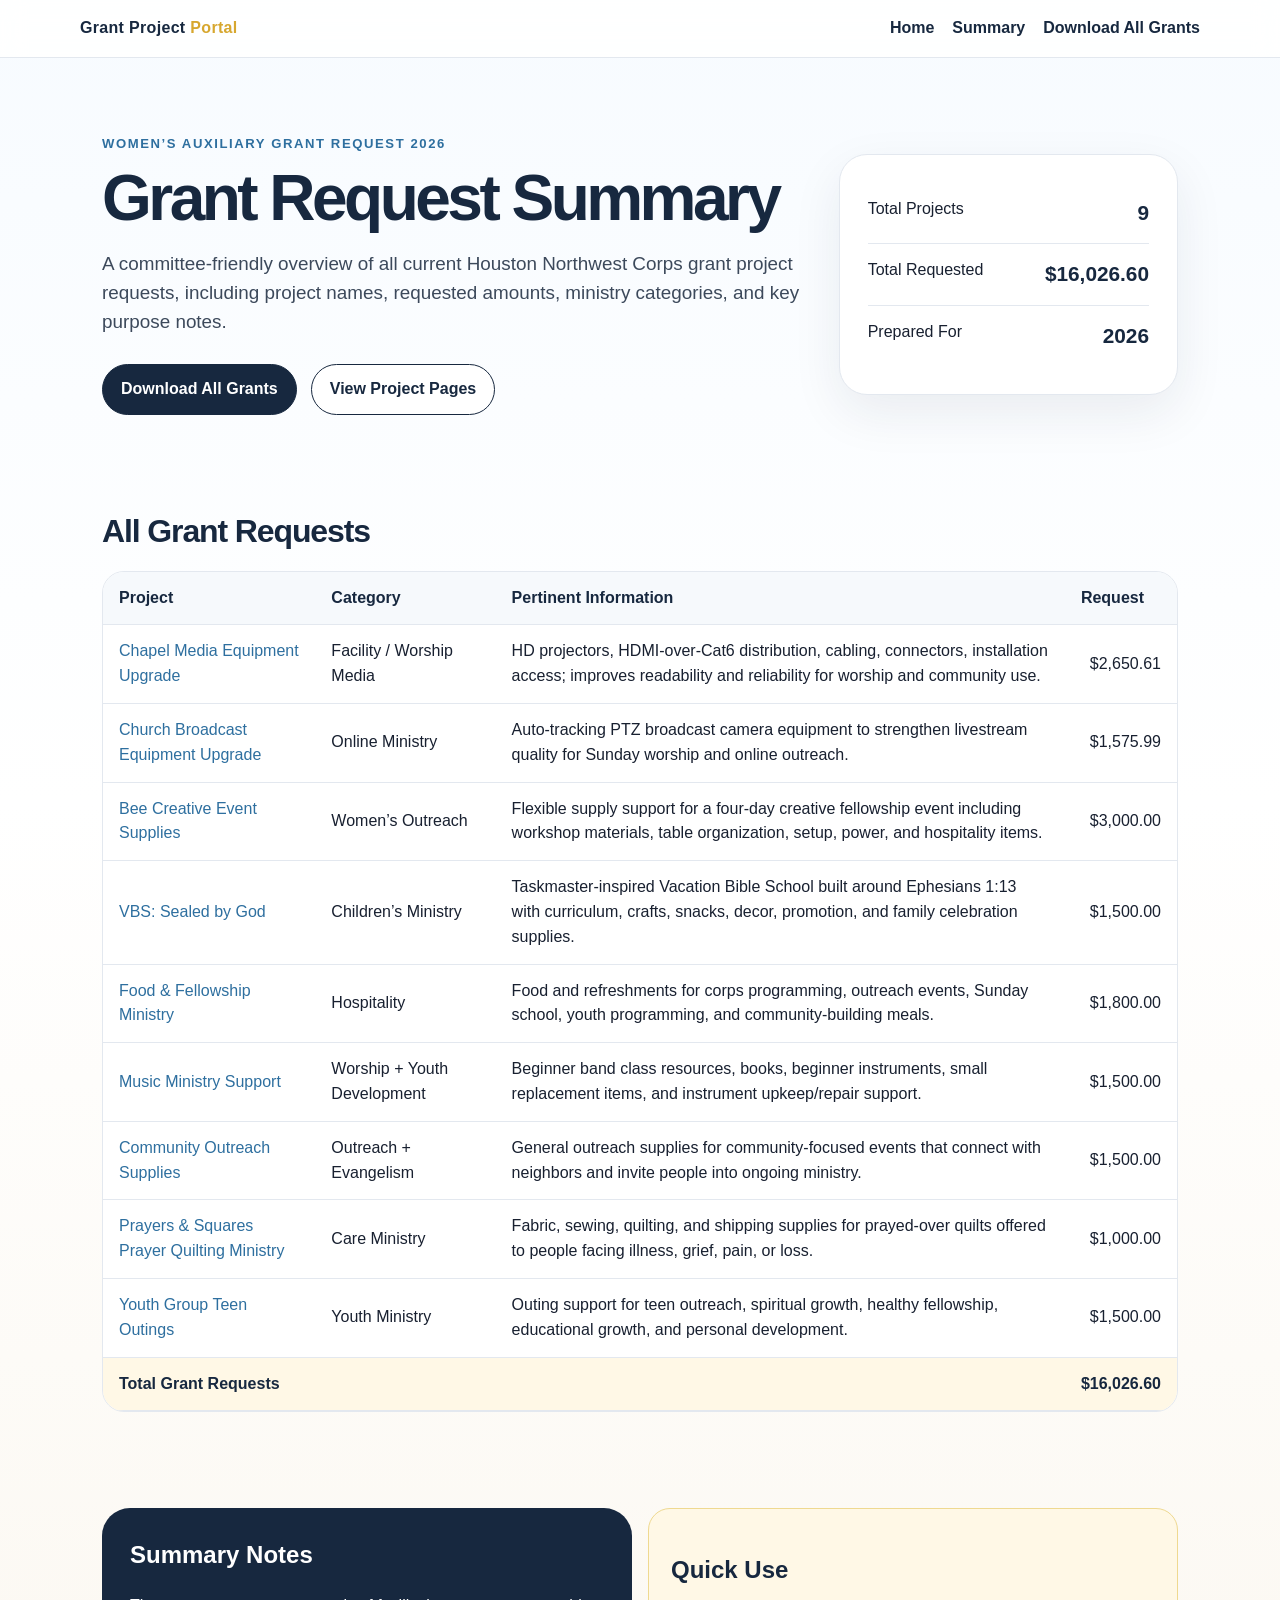
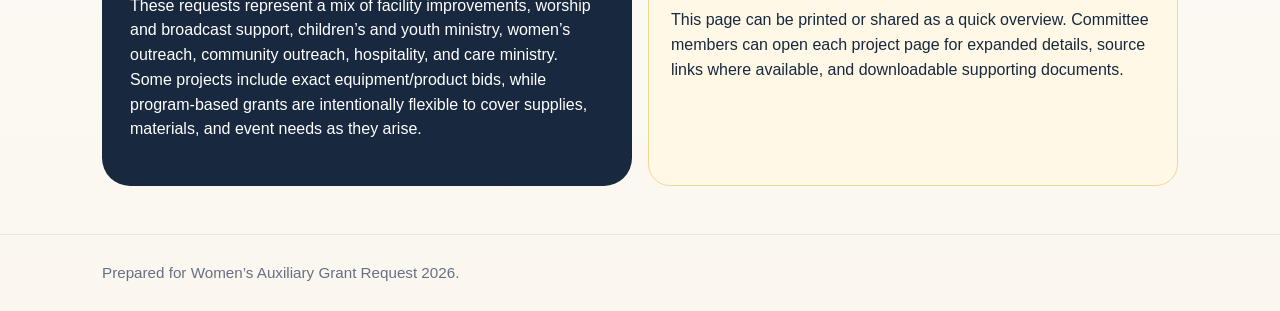
==== summary.html @ ef70be06 "Add files via upload" ====
<!doctype html>
<html lang="en"><head><meta charset="utf-8"><meta name="viewport" content="width=device-width,initial-scale=1">
<title>Grant Summary | Women’s Auxiliary Grant Projects</title><link rel="stylesheet" href="styles.css"></head>
<body><header class="site-header"><div class="container nav"><a class="brand" href="index.html">Grant Project <span>Portal</span></a><nav class="nav-links"><a href="index.html">Home</a><a href="summary.html">Summary</a><a href="docs/All-Grant-Documents.zip">Download All Grants</a></nav></div></header>
<main><section class="hero"><div class="container hero-grid"><div><div class="eyebrow">Women’s Auxiliary Grant Request 2026</div><h1>Grant Request Summary</h1><p class="lead">A committee-friendly overview of all current Houston Northwest Corps grant project requests, including project names, requested amounts, ministry categories, and key purpose notes.</p><div class="btn-row"><a class="btn" href="docs/All-Grant-Documents.zip">Download All Grants</a><a class="btn secondary" href="index.html#projects">View Project Pages</a></div></div><aside class="panel"><div class="stat"><span>Total Projects</span><b>9</b></div><div class="stat"><span>Total Requested</span><b>$16,026.60</b></div><div class="stat"><span>Prepared For</span><b>2026</b></div></aside></div></section>
<section class="section"><div class="container"><h2 class="section-title">All Grant Requests</h2><div class="table-wrap"><table><thead><tr><th>Project</th><th>Category</th><th>Pertinent Information</th><th class="num">Request</th></tr></thead><tbody><tr><td><a href="chapel-media.html">Chapel Media Equipment Upgrade</a></td><td>Facility / Worship Media</td><td>HD projectors, HDMI-over-Cat6 distribution, cabling, connectors, installation access; improves readability and reliability for worship and community use.</td><td class="num">$2,650.61</td></tr>
<tr><td><a href="church-broadcast.html">Church Broadcast Equipment Upgrade</a></td><td>Online Ministry</td><td>Auto-tracking PTZ broadcast camera equipment to strengthen livestream quality for Sunday worship and online outreach.</td><td class="num">$1,575.99</td></tr>
<tr><td><a href="bee-creative.html">Bee Creative Event Supplies</a></td><td>Women’s Outreach</td><td>Flexible supply support for a four-day creative fellowship event including workshop materials, table organization, setup, power, and hospitality items.</td><td class="num">$3,000.00</td></tr>
<tr><td><a href="vbs.html">VBS: Sealed by God</a></td><td>Children’s Ministry</td><td>Taskmaster-inspired Vacation Bible School built around Ephesians 1:13 with curriculum, crafts, snacks, decor, promotion, and family celebration supplies.</td><td class="num">$1,500.00</td></tr>
<tr><td><a href="food-fellowship.html">Food & Fellowship Ministry</a></td><td>Hospitality</td><td>Food and refreshments for corps programming, outreach events, Sunday school, youth programming, and community-building meals.</td><td class="num">$1,800.00</td></tr>
<tr><td><a href="music-ministry.html">Music Ministry Support</a></td><td>Worship + Youth Development</td><td>Beginner band class resources, books, beginner instruments, small replacement items, and instrument upkeep/repair support.</td><td class="num">$1,500.00</td></tr>
<tr><td><a href="outreach.html">Community Outreach Supplies</a></td><td>Outreach + Evangelism</td><td>General outreach supplies for community-focused events that connect with neighbors and invite people into ongoing ministry.</td><td class="num">$1,500.00</td></tr>
<tr><td><a href="prayers-squares.html">Prayers & Squares Prayer Quilting Ministry</a></td><td>Care Ministry</td><td>Fabric, sewing, quilting, and shipping supplies for prayed-over quilts offered to people facing illness, grief, pain, or loss.</td><td class="num">$1,000.00</td></tr>
<tr><td><a href="teen-outings.html">Youth Group Teen Outings</a></td><td>Youth Ministry</td><td>Outing support for teen outreach, spiritual growth, healthy fellowship, educational growth, and personal development.</td><td class="num">$1,500.00</td></tr><tr class="total-row"><td colspan="3">Total Grant Requests</td><td class="num">$16,026.60</td></tr></tbody></table></div></div></section>
<section class="section"><div class="container mini-grid"><div class="notice"><h2>Summary Notes</h2><p>These requests represent a mix of facility improvements, worship and broadcast support, children’s and youth ministry, women’s outreach, community outreach, hospitality, and care ministry. Some projects include exact equipment/product bids, while program-based grants are intentionally flexible to cover supplies, materials, and event needs as they arise.</p></div><div class="quote-card"><h2>Quick Use</h2><p>This page can be printed or shared as a quick overview. Committee members can open each project page for expanded details, source links where available, and downloadable supporting documents.</p></div></div></section></main><footer class="footer"><div class="container">Prepared for Women’s Auxiliary Grant Request 2026.</div></footer></body></html>
---- styles.css ----
:root{
  --navy:#17283f; --blue:#2e6f9f; --sky:#eaf4ff; --gold:#d7a72f; --cream:#fbf7ef; --ink:#182030; --muted:#667085; --line:#e3e8ef;
}
*{box-sizing:border-box} body{margin:0;font-family:Inter,Segoe UI,Roboto,Arial,sans-serif;color:var(--ink);background:linear-gradient(180deg,#f7fbff 0%,#fff 42%,#fbf7ef 100%);line-height:1.55}
a{color:var(--blue);text-decoration:none} a:hover{text-decoration:underline}
.container{max-width:1120px;margin:0 auto;padding:0 22px}
.site-header{background:rgba(255,255,255,.88);backdrop-filter:blur(12px);border-bottom:1px solid var(--line);position:sticky;top:0;z-index:10}
.nav{display:flex;align-items:center;justify-content:space-between;gap:18px;padding:16px 0}.brand{font-weight:800;letter-spacing:.02em;color:var(--navy)}.brand span{color:var(--gold)}.nav-links{display:flex;gap:18px;flex-wrap:wrap}.nav-links a{font-weight:650;color:var(--navy)}
.hero{padding:76px 0 44px}.eyebrow{color:var(--blue);font-weight:800;text-transform:uppercase;letter-spacing:.12em;font-size:.82rem}.hero-grid{display:grid;grid-template-columns:1.35fr .65fr;gap:32px;align-items:center}.hero h1{font-size:clamp(2.25rem,5vw,4.75rem);line-height:.98;margin:.2em 0;color:var(--navy);letter-spacing:-.055em}.lead{font-size:1.18rem;color:#3c495b;max-width:780px}.panel{background:white;border:1px solid var(--line);border-radius:28px;padding:28px;box-shadow:0 18px 50px rgba(23,40,63,.08)}
.stat{display:flex;justify-content:space-between;padding:14px 0;border-bottom:1px solid var(--line);gap:16px}.stat:last-child{border-bottom:0}.stat b{font-size:1.3rem;color:var(--navy)}
.btn-row{display:flex;gap:14px;flex-wrap:wrap;margin-top:28px}.btn{display:inline-flex;align-items:center;justify-content:center;border-radius:999px;padding:12px 18px;font-weight:800;border:1px solid var(--navy);background:var(--navy);color:white}.btn.secondary{background:white;color:var(--navy)}
.section{padding:48px 0}.section-title{font-size:2rem;color:var(--navy);letter-spacing:-.035em;margin:0 0 14px}.cards{display:grid;grid-template-columns:repeat(3,1fr);gap:18px}.card{background:white;border:1px solid var(--line);border-radius:24px;overflow:hidden;box-shadow:0 12px 34px rgba(23,40,63,.06)}.card-img{width:100%;aspect-ratio:16/9;object-fit:cover;background:var(--sky)}.card-body{padding:18px}.tag{display:inline-block;background:#f3e7c4;color:#6e5010;border-radius:999px;padding:4px 10px;font-size:.8rem;font-weight:800}.card h3{margin:10px 0 6px;color:var(--navy)}.price{font-size:1.3rem;font-weight:900;color:var(--navy)}
.notice{background:var(--navy);color:white;border-radius:28px;padding:28px}.notice h2{margin-top:0}.notice a{color:#fff3be;text-decoration:underline}
.table-wrap{overflow-x:auto;background:white;border:1px solid var(--line);border-radius:22px}table{border-collapse:collapse;width:100%;min-width:780px}th,td{padding:14px 16px;border-bottom:1px solid var(--line);text-align:left}th{background:#f6f9fc;color:var(--navy)}td.num{text-align:right;font-variant-numeric:tabular-nums}.total-row td{font-weight:900;background:#fff8e6;color:var(--navy)}
.callout-grid{display:grid;grid-template-columns:repeat(3,1fr);gap:16px}.callout{background:white;border:1px solid var(--line);border-left:5px solid var(--gold);border-radius:18px;padding:18px}.callout h3{margin:0 0 8px;color:var(--navy)}
.footer{border-top:1px solid var(--line);padding:26px 0;color:var(--muted);font-size:.95rem}
@media(max-width:800px){.hero-grid,.cards,.callout-grid{grid-template-columns:1fr}.nav{align-items:flex-start;flex-direction:column}.hero{padding-top:42px}}
.hero-simple{max-width:900px}.hero-simple h1{font-size:clamp(2.4rem,5.8vw,5rem);line-height:.98;margin:.2em 0;color:var(--navy);letter-spacing:-.055em}.soft-list{background:white;border:1px solid var(--line);border-radius:22px;padding:22px}.soft-list li{margin:8px 0}.mini-grid{display:grid;grid-template-columns:repeat(2,1fr);gap:16px}.quote-card{background:#fff8e6;border:1px solid #efd990;border-radius:22px;padding:22px;color:var(--navy)}
@media(max-width:800px){.mini-grid{grid-template-columns:1fr}}
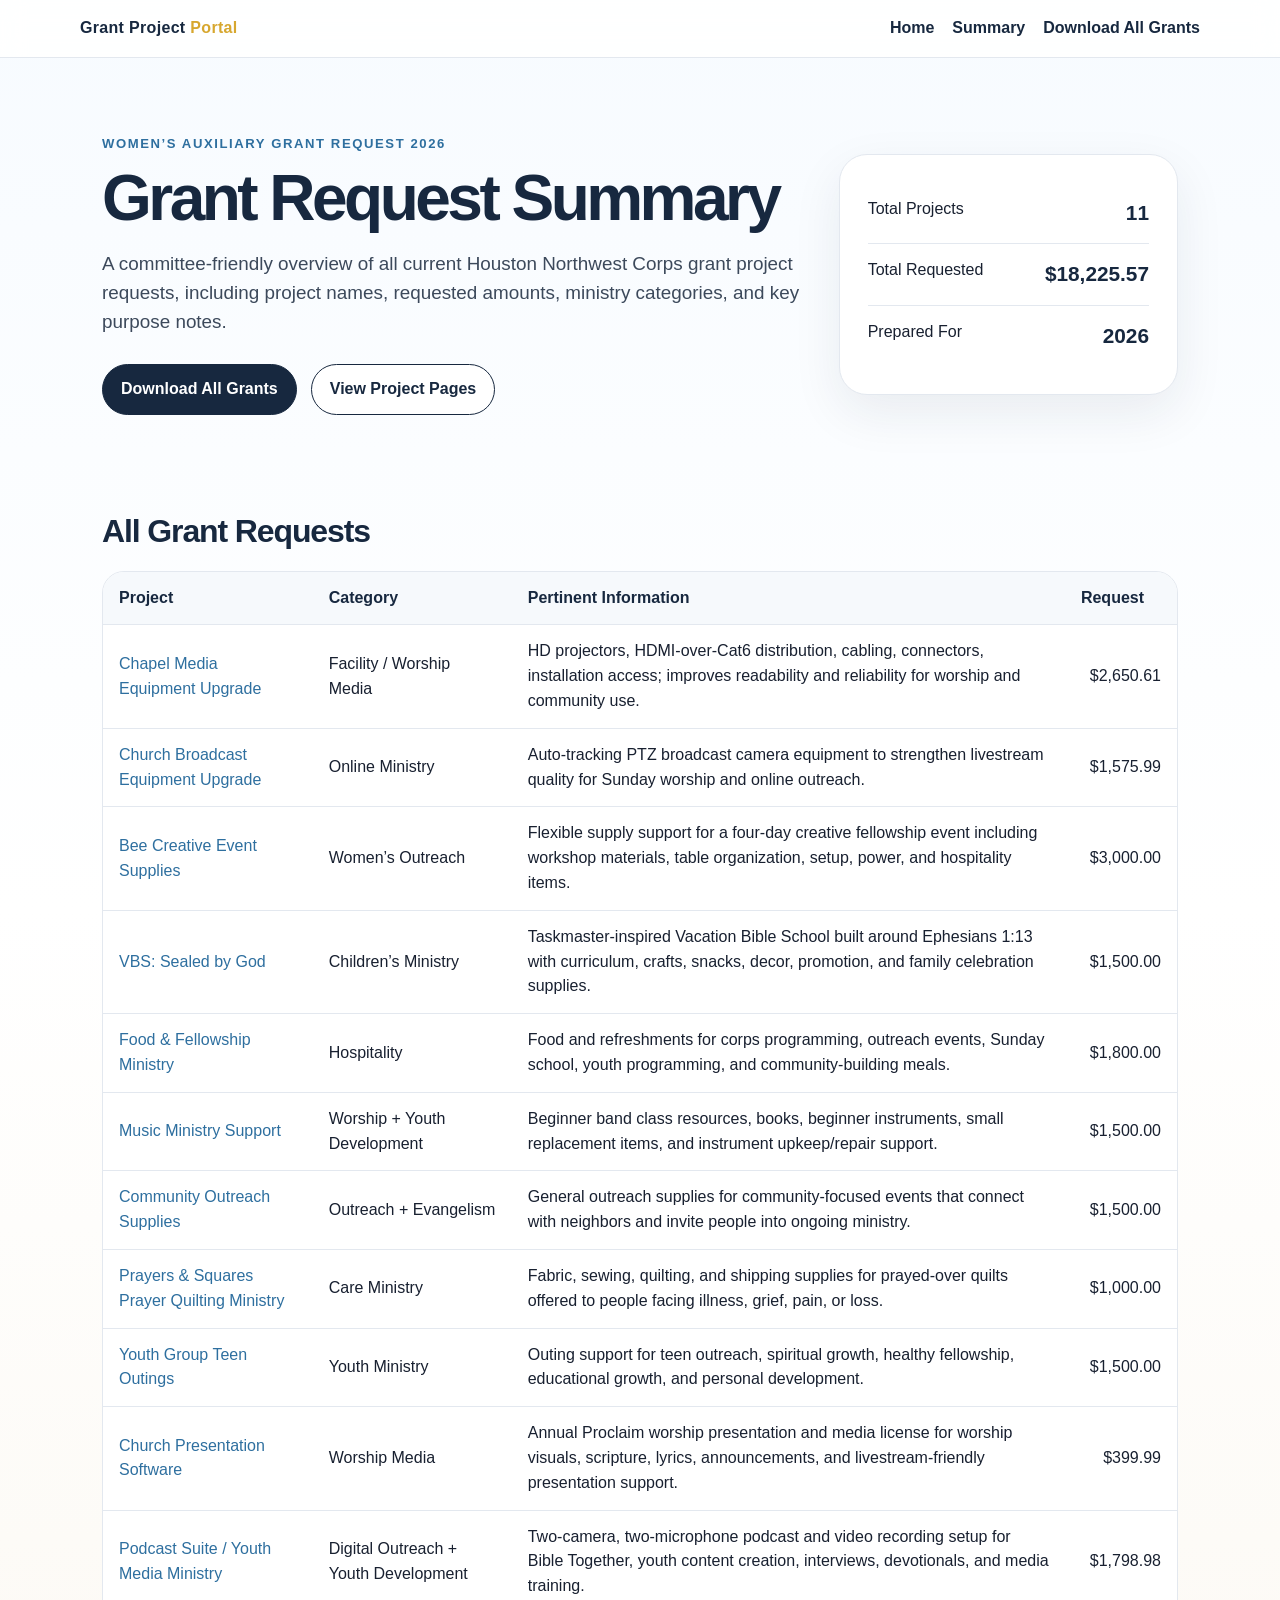
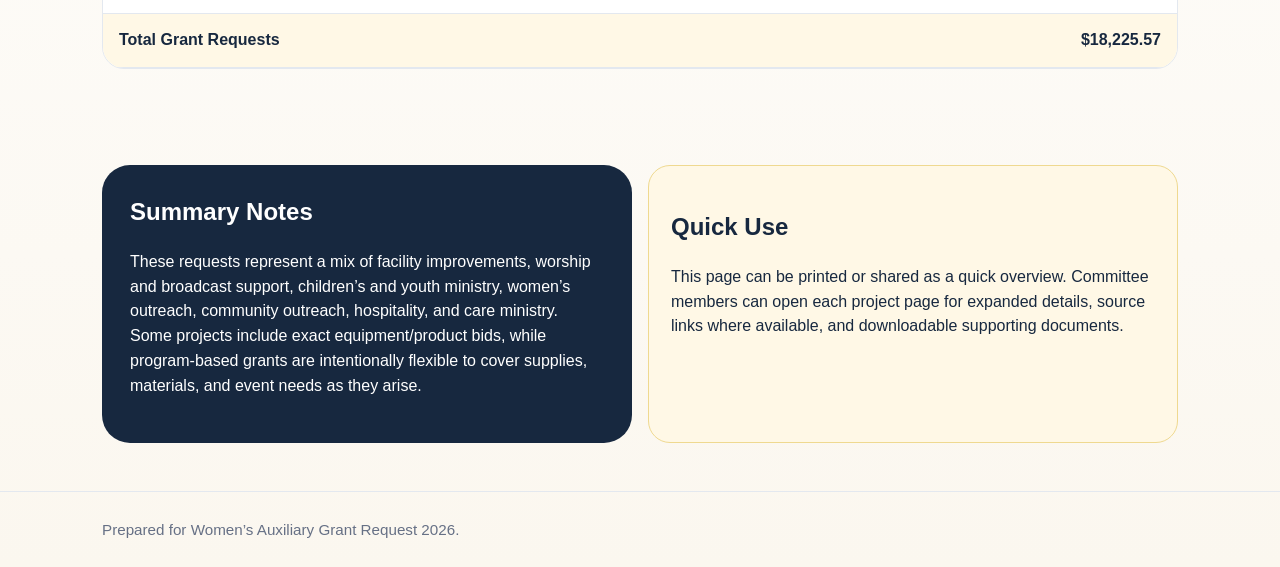
==== commit 02e4366b: "Add files via upload" ====
--- a/summary.html
+++ b/summary.html
@@ -2,7 +2,7 @@
 <html lang="en"><head><meta charset="utf-8"><meta name="viewport" content="width=device-width,initial-scale=1">
 <title>Grant Summary | Women’s Auxiliary Grant Projects</title><link rel="stylesheet" href="styles.css"></head>
 <body><header class="site-header"><div class="container nav"><a class="brand" href="index.html">Grant Project <span>Portal</span></a><nav class="nav-links"><a href="index.html">Home</a><a href="summary.html">Summary</a><a href="docs/All-Grant-Documents.zip">Download All Grants</a></nav></div></header>
-<main><section class="hero"><div class="container hero-grid"><div><div class="eyebrow">Women’s Auxiliary Grant Request 2026</div><h1>Grant Request Summary</h1><p class="lead">A committee-friendly overview of all current Houston Northwest Corps grant project requests, including project names, requested amounts, ministry categories, and key purpose notes.</p><div class="btn-row"><a class="btn" href="docs/All-Grant-Documents.zip">Download All Grants</a><a class="btn secondary" href="index.html#projects">View Project Pages</a></div></div><aside class="panel"><div class="stat"><span>Total Projects</span><b>9</b></div><div class="stat"><span>Total Requested</span><b>$16,026.60</b></div><div class="stat"><span>Prepared For</span><b>2026</b></div></aside></div></section>
+<main><section class="hero"><div class="container hero-grid"><div><div class="eyebrow">Women’s Auxiliary Grant Request 2026</div><h1>Grant Request Summary</h1><p class="lead">A committee-friendly overview of all current Houston Northwest Corps grant project requests, including project names, requested amounts, ministry categories, and key purpose notes.</p><div class="btn-row"><a class="btn" href="docs/All-Grant-Documents.zip">Download All Grants</a><a class="btn secondary" href="index.html#projects">View Project Pages</a></div></div><aside class="panel"><div class="stat"><span>Total Projects</span><b>11</b></div><div class="stat"><span>Total Requested</span><b>$18,225.57</b></div><div class="stat"><span>Prepared For</span><b>2026</b></div></aside></div></section>
 <section class="section"><div class="container"><h2 class="section-title">All Grant Requests</h2><div class="table-wrap"><table><thead><tr><th>Project</th><th>Category</th><th>Pertinent Information</th><th class="num">Request</th></tr></thead><tbody><tr><td><a href="chapel-media.html">Chapel Media Equipment Upgrade</a></td><td>Facility / Worship Media</td><td>HD projectors, HDMI-over-Cat6 distribution, cabling, connectors, installation access; improves readability and reliability for worship and community use.</td><td class="num">$2,650.61</td></tr>
 <tr><td><a href="church-broadcast.html">Church Broadcast Equipment Upgrade</a></td><td>Online Ministry</td><td>Auto-tracking PTZ broadcast camera equipment to strengthen livestream quality for Sunday worship and online outreach.</td><td class="num">$1,575.99</td></tr>
 <tr><td><a href="bee-creative.html">Bee Creative Event Supplies</a></td><td>Women’s Outreach</td><td>Flexible supply support for a four-day creative fellowship event including workshop materials, table organization, setup, power, and hospitality items.</td><td class="num">$3,000.00</td></tr>
@@ -11,5 +11,6 @@
 <tr><td><a href="music-ministry.html">Music Ministry Support</a></td><td>Worship + Youth Development</td><td>Beginner band class resources, books, beginner instruments, small replacement items, and instrument upkeep/repair support.</td><td class="num">$1,500.00</td></tr>
 <tr><td><a href="outreach.html">Community Outreach Supplies</a></td><td>Outreach + Evangelism</td><td>General outreach supplies for community-focused events that connect with neighbors and invite people into ongoing ministry.</td><td class="num">$1,500.00</td></tr>
 <tr><td><a href="prayers-squares.html">Prayers & Squares Prayer Quilting Ministry</a></td><td>Care Ministry</td><td>Fabric, sewing, quilting, and shipping supplies for prayed-over quilts offered to people facing illness, grief, pain, or loss.</td><td class="num">$1,000.00</td></tr>
-<tr><td><a href="teen-outings.html">Youth Group Teen Outings</a></td><td>Youth Ministry</td><td>Outing support for teen outreach, spiritual growth, healthy fellowship, educational growth, and personal development.</td><td class="num">$1,500.00</td></tr><tr class="total-row"><td colspan="3">Total Grant Requests</td><td class="num">$16,026.60</td></tr></tbody></table></div></div></section>
+<tr><td><a href="teen-outings.html">Youth Group Teen Outings</a></td><td>Youth Ministry</td><td>Outing support for teen outreach, spiritual growth, healthy fellowship, educational growth, and personal development.</td><td class="num">$1,500.00</td></tr><tr><td><a href="church-presentation-software.html">Church Presentation Software</a></td><td>Worship Media</td><td>Annual Proclaim worship presentation and media license for worship visuals, scripture, lyrics, announcements, and livestream-friendly presentation support.</td><td class="num">$399.99</td></tr>
+<tr><td><a href="podcast-suite.html">Podcast Suite / Youth Media Ministry</a></td><td>Digital Outreach + Youth Development</td><td>Two-camera, two-microphone podcast and video recording setup for Bible Together, youth content creation, interviews, devotionals, and media training.</td><td class="num">$1,798.98</td></tr><tr class="total-row"><td colspan="3">Total Grant Requests</td><td class="num">$18,225.57</td></tr></tbody></table></div></div></section>
 <section class="section"><div class="container mini-grid"><div class="notice"><h2>Summary Notes</h2><p>These requests represent a mix of facility improvements, worship and broadcast support, children’s and youth ministry, women’s outreach, community outreach, hospitality, and care ministry. Some projects include exact equipment/product bids, while program-based grants are intentionally flexible to cover supplies, materials, and event needs as they arise.</p></div><div class="quote-card"><h2>Quick Use</h2><p>This page can be printed or shared as a quick overview. Committee members can open each project page for expanded details, source links where available, and downloadable supporting documents.</p></div></div></section></main><footer class="footer"><div class="container">Prepared for Women’s Auxiliary Grant Request 2026.</div></footer></body></html>
